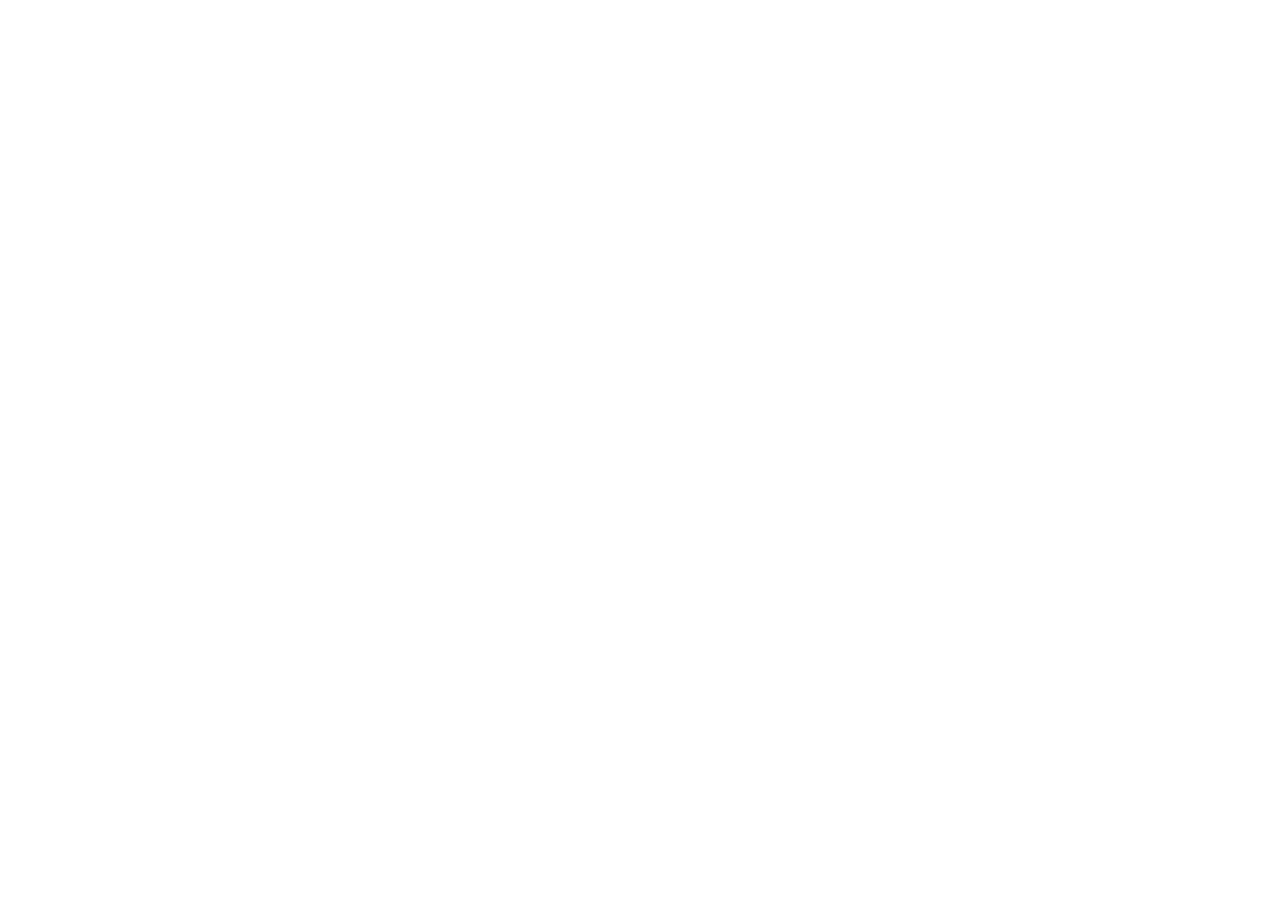
==== HTML/index.html @ ed695cf6 "Primeiro commit do projeto" ====
<!DOCTYPE html>
<html lang="pt-br">
<head>
    <meta charset="UTF-8">
    <meta name="viewport" content="width=device-width, initial-scale=1.0">
    <title>Documento</title>
    <link rel="stylesheet" href="/CSS/style.css">
</head>
<body>
    

    <script src="/JAVASCRIPT/site.js" defer></script>
</body>
</html>
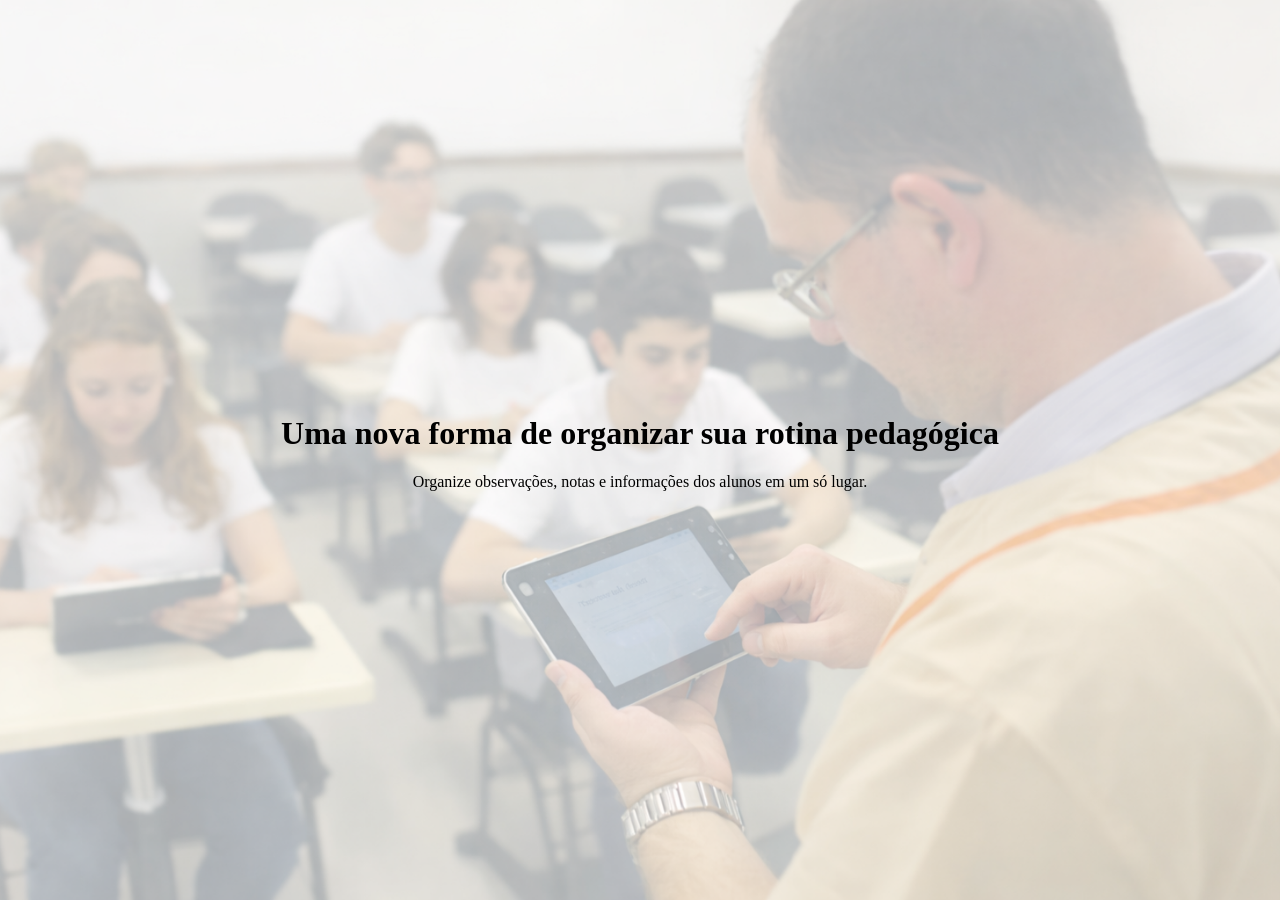
==== commit 4377af9d: "Inicio da tela inicial" ====
--- a/HTML/index.html
+++ b/HTML/index.html
@@ -4,10 +4,13 @@
     <meta charset="UTF-8">
     <meta name="viewport" content="width=device-width, initial-scale=1.0">
     <title>Documento</title>
-    <link rel="stylesheet" href="/CSS/style.css">
+    <link rel="stylesheet" href="../CSS/style.css">
 </head>
 <body>
-    
+    <div class="C1">
+        <h1>Uma nova forma de organizar sua rotina pedagógica</h1>
+        <p>Organize observações, notas e informações dos alunos em um só lugar.</p>
+    </div>
 
     <script src="/JAVASCRIPT/site.js" defer></script>
 </body>
--- a/CSS/style.css
+++ b/CSS/style.css
@@ -0,0 +1,18 @@
+body {
+    background-image: url(../ASSETS/saladeaula.png);
+    margin: 0;
+    height: 100vh;
+
+    background-size: cover;
+    background-position: center;
+    background-repeat: no-repeat;
+
+    display: flex;
+    justify-content: center;
+    align-items: center;
+}
+
+.C1 {
+  text-align: center;
+
+}
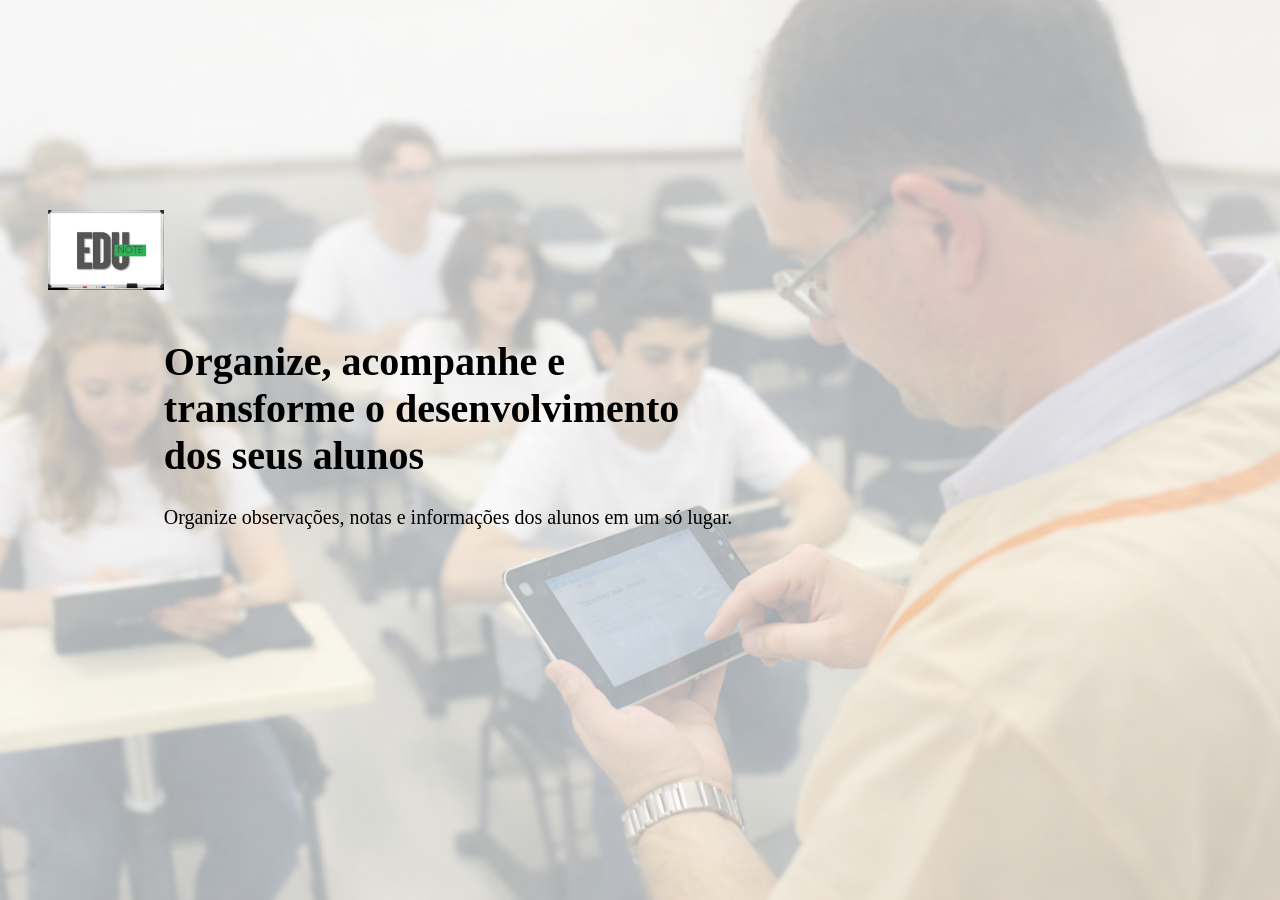
==== commit 1f7ff5d8: "31/03/2026" ====
--- a/HTML/index.html
+++ b/HTML/index.html
@@ -7,8 +7,11 @@
     <link rel="stylesheet" href="../CSS/style.css">
 </head>
 <body>
+    <img class="Logo" src="../ASSETS/Logo1.jpeg" alt="Logo EduNote ">
     <div class="C1">
-        <h1>Uma nova forma de organizar sua rotina pedagógica</h1>
+        <h1>Organize, acompanhe e <br>
+  transforme o desenvolvimento <br>
+  dos seus alunos</h1>
         <p>Organize observações, notas e informações dos alunos em um só lugar.</p>
     </div>
 
--- a/CSS/style.css
+++ b/CSS/style.css
@@ -13,6 +13,13 @@
 }
 
 .C1 {
-  text-align: center;
+  font-size: 20px;
+  margin-top: -40px;
+  margin-right: 500PX;
+}
 
+.Logo {
+  width: 80x;
+  height: 80px;
+  margin-top: -400px;
 }
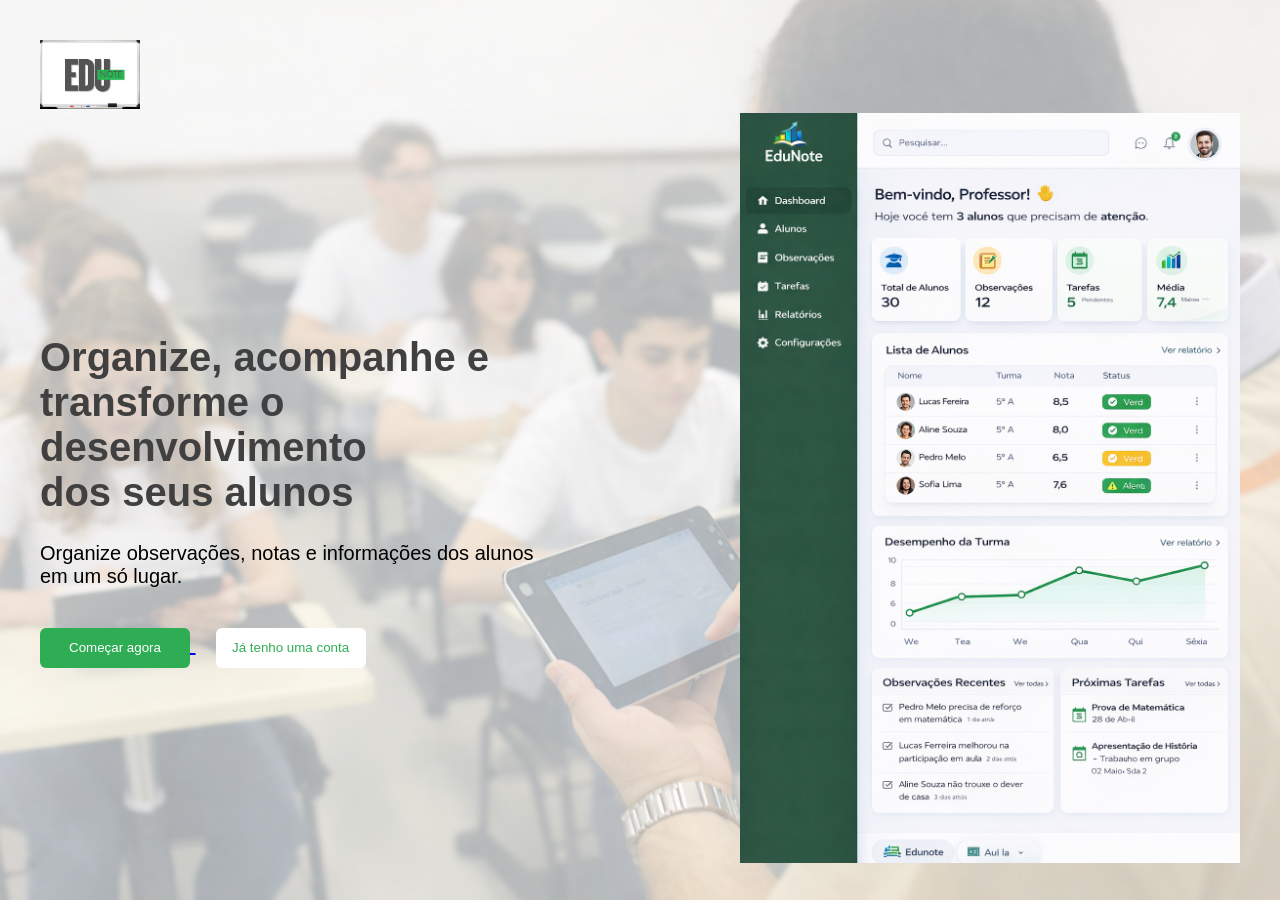
==== commit dbfe9a73: "Commit do dia 01/04/2026 19:26" ====
--- a/HTML/index.html
+++ b/HTML/index.html
@@ -7,14 +7,34 @@
     <link rel="stylesheet" href="../CSS/style.css">
 </head>
 <body>
+    <div class="Tudo">
     <img class="Logo" src="../ASSETS/Logo1.jpeg" alt="Logo EduNote ">
-    <div class="C1">
-        <h1>Organize, acompanhe e <br>
+    
+    <div class="hero">
+
+    <div class="Texto">
+        <h1 class="Titulo">Organize, acompanhe e <br>
   transforme o desenvolvimento <br>
   dos seus alunos</h1>
         <p>Organize observações, notas e informações dos alunos em um só lugar.</p>
+        <a href="../HTML/cadastro.html"> 
+            <button class="Botao">Começar agora</button> 
+        </a>
+
+        <a href="../HTML/Login.html">
+            <button class="Botao2">Já tenho uma conta</button>
+        </a>
+
     </div>
 
-    <script src="/JAVASCRIPT/site.js" defer></script>
+
+    <img class="Ilustrativa" src="../ASSETS/Ilustrativa.png" alt="Imagem Ilustrativa">
+
+    </div>
+
+    <script src="../JAVASCRIPT/site.js" defer></script>
+
+</div>
+
 </body>
 </html>
--- a/CSS/style.css
+++ b/CSS/style.css
@@ -1,25 +1,96 @@
 body {
-    background-image: url(../ASSETS/saladeaula.png);
-    margin: 0;
-    height: 100vh;
-
-    background-size: cover;
-    background-position: center;
-    background-repeat: no-repeat;
-
-    display: flex;
-    justify-content: center;
-    align-items: center;
+  background-image: url("../ASSETS/saladeaula.png");
+  background-size: cover;
+  background-position: center;
+  background-repeat: no-repeat; 
+  height: 100vh;
 }
 
-.C1 {
+body {
+  margin: 0;
+  font-family: Arial, sans-serif;
+}
+
+.Tudo {
+  padding: 40px;
+}
+
+.hero {
+  display: flex;
+  justify-content: space-between;
+  align-items: center;
+  gap: 40px;
+}
+
+.Texto {
+  max-width: 500px;
   font-size: 20px;
-  margin-top: -40px;
-  margin-right: 500PX;
+}
+
+.Titulo {
+  color: #404040;
 }
 
 .Logo {
-  width: 80x;
-  height: 80px;
-  margin-top: -400px;
+  width: 100px;
+}
+
+/* Botões da tela Inicial */
+
+.Botao {
+  margin-top: 20px;
+  height: 40px;
+  width: 150px;
+  border-radius: 5px;
+  background-color: #2EAD55;
+  border: none;
+  color: white;
+}
+
+.Botao {
+  display: inline-block;
+  background-color: #2EAD55;
+  color: white;
+  padding: 10px 20px;
+  border-radius: 6px;
+  text-decoration: none;
+  transition: all 0.3s ease;
+}
+
+.Botao:hover {
+  transform: scale(1.05);
+  background-color: #249447;
+}
+
+.Botao2 {
+  margin-top: 20px;
+  height: 40px;
+  width: 150px;
+  border-radius: 5px;
+  background-color: white;
+  border: none;
+  color: #2EAD55;
+  margin-left: 20px;
+}
+
+.Botao2 {
+  display: inline-block;
+  background-color: white;
+  color: #2EAD55;
+  padding: 5px 10px;
+  border-radius: 6px;
+  text-decoration: none;
+  transition: all 0.3s ease;
+}
+
+.Botao2:hover {
+  transform: scale(1.05);
+  background-color: white;
+}
+
+
+
+.Ilustrativa {
+  max-width: 500px;
+  height: auto;
 }
